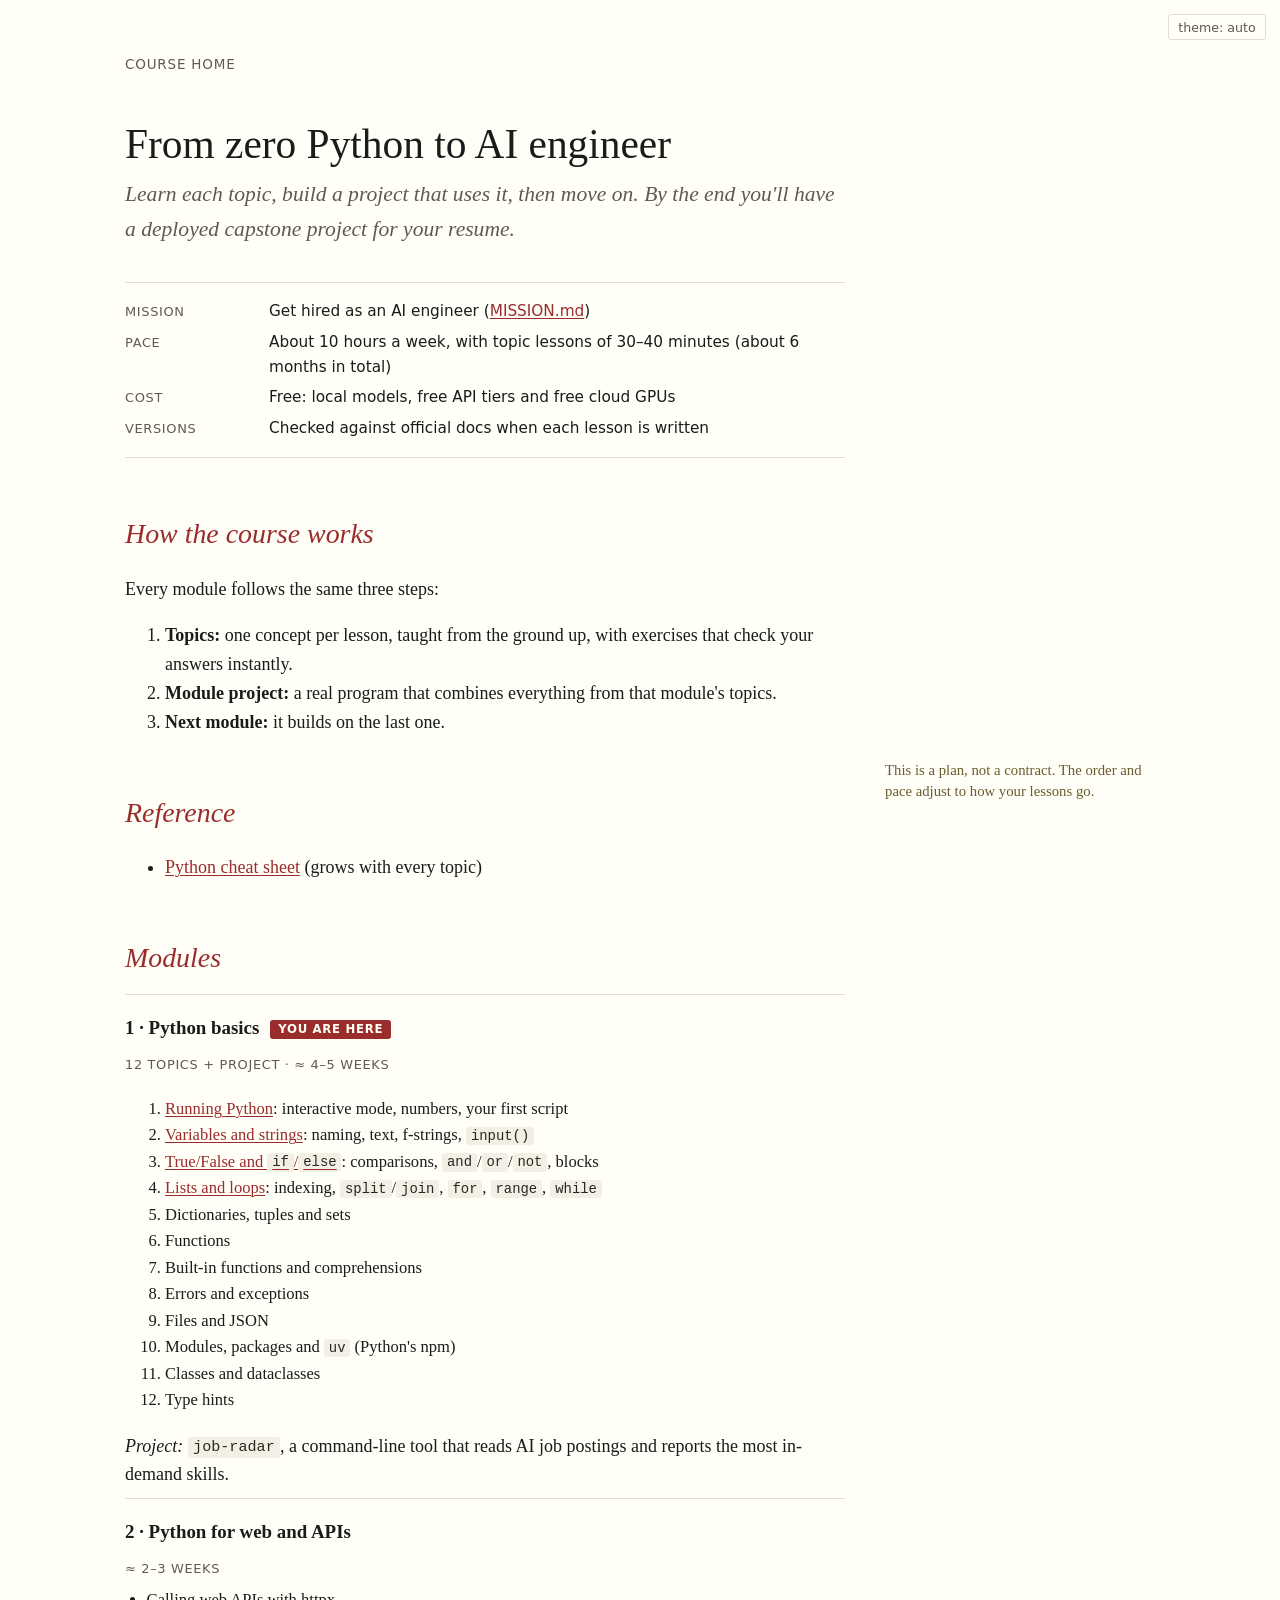
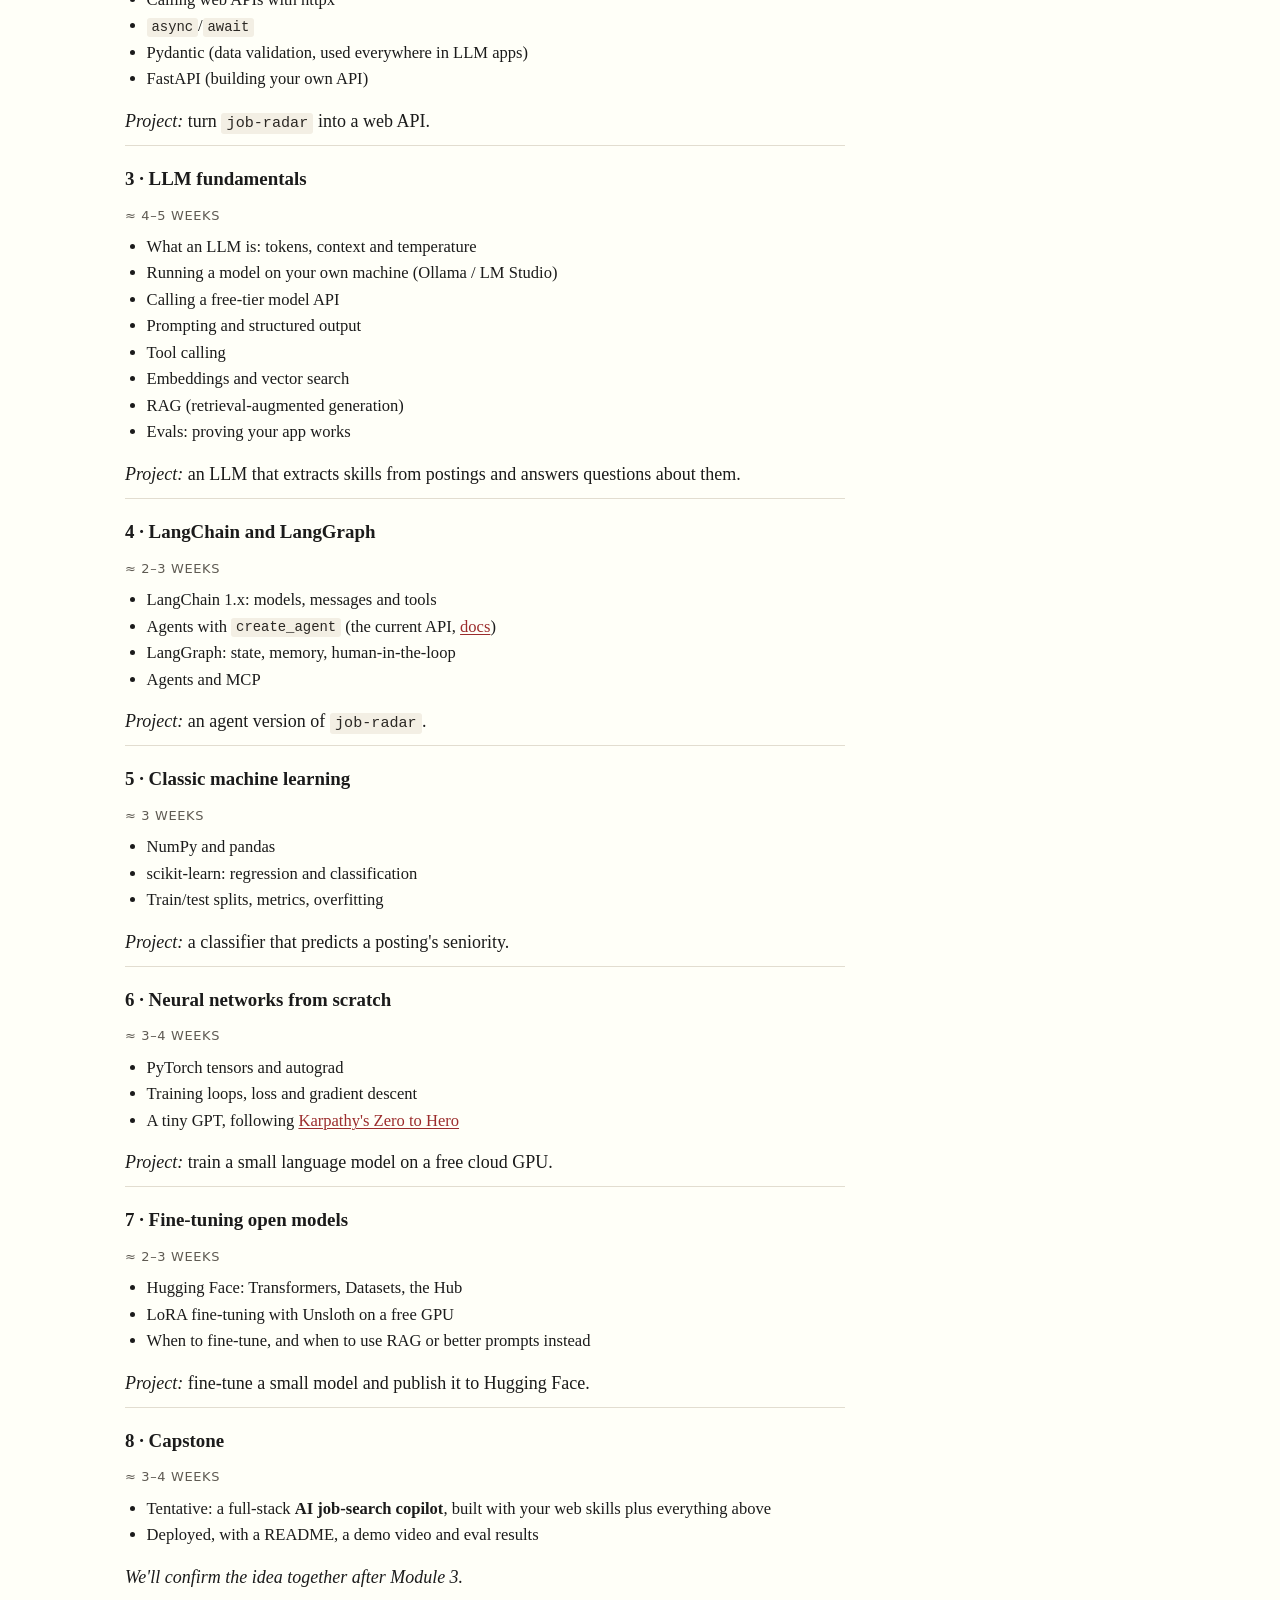
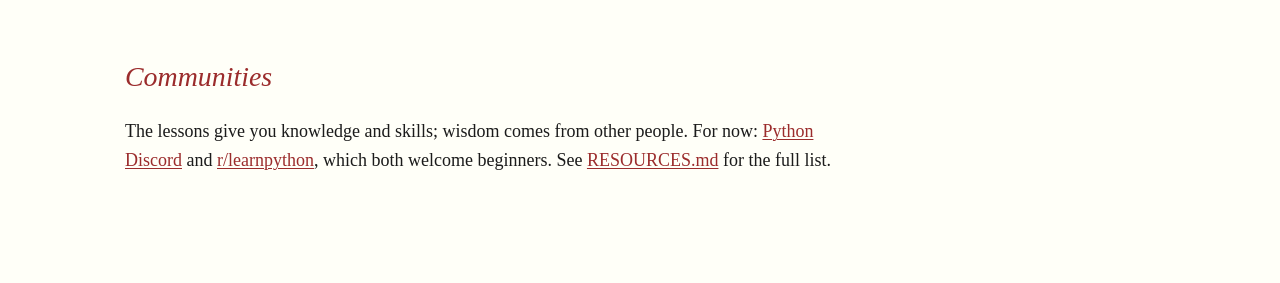
==== ai/index.html @ 6979f12f "first commit" ====
<!doctype html>
<html lang="en">
<head>
<meta charset="utf-8">
<meta name="viewport" content="width=device-width, initial-scale=1">
<title>AI Engineer Course</title>
<link rel="stylesheet" href="assets/course.css">
</head>
<body>
<main class="page">

<nav class="crumbs">Course home</nav>

<h1>From zero Python to AI engineer</h1>
<p class="subtitle">Learn each topic, build a project that uses it, then move on. By the end you'll have a deployed capstone project for your resume.</p>

<dl class="meta">
  <dt>Mission</dt><dd>Get hired as an AI engineer (<a href="MISSION.md">MISSION.md</a>)</dd>
  <dt>Pace</dt><dd>About 10 hours a week, with topic lessons of 30–40 minutes (about 6 months in total)</dd>
  <dt>Cost</dt><dd>Free: local models, free API tiers and free cloud GPUs</dd>
  <dt>Versions</dt><dd>Checked against official docs when each lesson is written</dd>
</dl>

<h2>How the course works</h2>
<p>Every module follows the same three steps:</p>
<ol>
  <li><strong>Topics:</strong> one concept per lesson, taught from the ground up, with exercises that check your answers instantly.</li>
  <li><strong>Module project:</strong> a real program that combines everything from that module's topics.</li>
  <li><strong>Next module:</strong> it builds on the last one.</li>
</ol>
<p class="note">This is a plan, not a contract. The order and pace adjust to how your lessons go.</p>

<h2>Reference</h2>
<ul>
  <li><a href="reference/python-cheatsheet.html">Python cheat sheet</a> (grows with every topic)</li>
</ul>

<h2>Modules</h2>

<div class="phase current">
  <h3>1 · Python basics</h3>
  <span class="when">12 topics + project · ≈ 4–5 weeks</span>
  <ol>
    <li><a href="lessons/0001-running-python.html">Running Python</a>: interactive mode, numbers, your first script</li>
    <li><a href="lessons/0002-variables-and-strings.html">Variables and strings</a>: naming, text, f-strings, <code>input()</code></li>
    <li><a href="lessons/0003-booleans-and-if-else.html">True/False and <code>if</code>/<code>else</code></a>: comparisons, <code>and</code>/<code>or</code>/<code>not</code>, blocks</li>
    <li><a href="lessons/0004-lists-and-loops.html">Lists and loops</a>: indexing, <code>split</code>/<code>join</code>, <code>for</code>, <code>range</code>, <code>while</code></li>
    <li>Dictionaries, tuples and sets</li>
    <li>Functions</li>
    <li>Built-in functions and comprehensions</li>
    <li>Errors and exceptions</li>
    <li>Files and JSON</li>
    <li>Modules, packages and <code>uv</code> (Python's npm)</li>
    <li>Classes and dataclasses</li>
    <li>Type hints</li>
  </ol>
  <em>Project:</em> <code>job-radar</code>, a command-line tool that reads AI job postings and reports the most in-demand skills.
</div>

<div class="phase">
  <h3>2 · Python for web and APIs</h3>
  <span class="when">≈ 2–3 weeks</span>
  <ul>
    <li>Calling web APIs with httpx</li>
    <li><code>async</code>/<code>await</code></li>
    <li>Pydantic (data validation, used everywhere in LLM apps)</li>
    <li>FastAPI (building your own API)</li>
  </ul>
  <em>Project:</em> turn <code>job-radar</code> into a web API.
</div>

<div class="phase">
  <h3>3 · LLM fundamentals</h3>
  <span class="when">≈ 4–5 weeks</span>
  <ul>
    <li>What an LLM is: tokens, context and temperature</li>
    <li>Running a model on your own machine (Ollama / LM Studio)</li>
    <li>Calling a free-tier model API</li>
    <li>Prompting and structured output</li>
    <li>Tool calling</li>
    <li>Embeddings and vector search</li>
    <li>RAG (retrieval-augmented generation)</li>
    <li>Evals: proving your app works</li>
  </ul>
  <em>Project:</em> an LLM that extracts skills from postings and answers questions about them.
</div>

<div class="phase">
  <h3>4 · LangChain and LangGraph</h3>
  <span class="when">≈ 2–3 weeks</span>
  <ul>
    <li>LangChain 1.x: models, messages and tools</li>
    <li>Agents with <code>create_agent</code> (the current API, <a href="https://docs.langchain.com/oss/python/langchain/agents">docs</a>)</li>
    <li>LangGraph: state, memory, human-in-the-loop</li>
    <li>Agents and MCP</li>
  </ul>
  <em>Project:</em> an agent version of <code>job-radar</code>.
</div>

<div class="phase">
  <h3>5 · Classic machine learning</h3>
  <span class="when">≈ 3 weeks</span>
  <ul>
    <li>NumPy and pandas</li>
    <li>scikit-learn: regression and classification</li>
    <li>Train/test splits, metrics, overfitting</li>
  </ul>
  <em>Project:</em> a classifier that predicts a posting's seniority.
</div>

<div class="phase">
  <h3>6 · Neural networks from scratch</h3>
  <span class="when">≈ 3–4 weeks</span>
  <ul>
    <li>PyTorch tensors and autograd</li>
    <li>Training loops, loss and gradient descent</li>
    <li>A tiny GPT, following <a href="https://karpathy.ai/zero-to-hero.html">Karpathy's Zero to Hero</a></li>
  </ul>
  <em>Project:</em> train a small language model on a free cloud GPU.
</div>

<div class="phase">
  <h3>7 · Fine-tuning open models</h3>
  <span class="when">≈ 2–3 weeks</span>
  <ul>
    <li>Hugging Face: Transformers, Datasets, the Hub</li>
    <li>LoRA fine-tuning with Unsloth on a free GPU</li>
    <li>When to fine-tune, and when to use RAG or better prompts instead</li>
  </ul>
  <em>Project:</em> fine-tune a small model and publish it to Hugging Face.
</div>

<div class="phase">
  <h3>8 · Capstone</h3>
  <span class="when">≈ 3–4 weeks</span>
  <ul>
    <li>Tentative: a full-stack <strong>AI job-search copilot</strong>, built with your web skills plus everything above</li>
    <li>Deployed, with a README, a demo video and eval results</li>
  </ul>
  <em>We'll confirm the idea together after Module 3.</em>
</div>

<h2>Communities</h2>
<p>The lessons give you knowledge and skills; wisdom comes from other people. For now: <a href="https://www.pythondiscord.com/">Python Discord</a> and <a href="https://www.reddit.com/r/learnpython/">r/learnpython</a>, which both welcome beginners. See <a href="RESOURCES.md">RESOURCES.md</a> for the full list.</p>

</main>
<script src="assets/components.js"></script>
</body>
</html>
---- ai/assets/course.css ----
/* ==========================================================================
   AI Engineer Course — shared stylesheet
   Every lesson and reference page links this file. Tufte-inspired:
   one readable column, margin notes on wide screens, quiet colour.
   ========================================================================== */

:root {
  --paper: #fffff8;
  --ink: #1b1b1b;
  --muted: #5e5a52;
  --rule: #e2ddd0;
  --accent: #9b2c2c;        /* headings, links */
  --accent-soft: #f6e9e4;
  --code-bg: #f3efe4;
  --code-ink: #2a2723;
  --good: #276749;
  --good-soft: #e3f1e8;
  --bad: #9b2c2c;
  --bad-soft: #f8e5e2;
  --note: #6b5b2e;

  --serif: "Iowan Old Style", "Palatino Linotype", Palatino, "Book Antiqua", Georgia, serif;
  --sans: system-ui, -apple-system, "Segoe UI", Roboto, "Helvetica Neue", sans-serif;
  --mono: ui-monospace, "JetBrains Mono", "Cascadia Code", Menlo, Consolas, monospace;

  --measure: 40rem;
  --margin-note: 15rem;
}

@media (prefers-color-scheme: dark) {
  :root:not([data-theme="light"]) {
    --paper: #16161a;
    --ink: #e6e3dc;
    --muted: #a19d94;
    --rule: #33322e;
    --accent: #e8927c;
    --accent-soft: #2c211f;
    --code-bg: #1f1f24;
    --code-ink: #e2dfd6;
    --good: #7cc79a;
    --good-soft: #1b2a21;
    --bad: #ef9a8a;
    --bad-soft: #2e1d1b;
    --note: #d6c48f;
  }
}
:root[data-theme="dark"] {
  --paper: #16161a;
  --ink: #e6e3dc;
  --muted: #a19d94;
  --rule: #33322e;
  --accent: #e8927c;
  --accent-soft: #2c211f;
  --code-bg: #1f1f24;
  --code-ink: #e2dfd6;
  --good: #7cc79a;
  --good-soft: #1b2a21;
  --bad: #ef9a8a;
  --bad-soft: #2e1d1b;
  --note: #d6c48f;
}

* { box-sizing: border-box; }

html { font-size: 18px; -webkit-text-size-adjust: 100%; }

body {
  margin: 0;
  background: var(--paper);
  color: var(--ink);
  font-family: var(--serif);
  line-height: 1.6;
  font-kerning: normal;
}

.page {
  max-width: calc(var(--measure) + var(--margin-note) + 4rem);
  margin: 0 auto;
  padding: 3rem 16px 5rem;
}
.page > * { max-width: var(--measure); }

/* ---------- Header / breadcrumb ---------- */
.crumbs {
  font-family: var(--sans);
  font-size: 0.75rem;
  letter-spacing: 0.06em;
  text-transform: uppercase;
  color: var(--muted);
  margin-bottom: 2.5rem;
}
.crumbs a { color: var(--muted); }

h1 {
  font-weight: 400;
  font-size: 2.3rem;
  line-height: 1.15;
  margin: 0 0 0.5rem;
}
.subtitle {
  font-style: italic;
  font-size: 1.2rem;
  color: var(--muted);
  margin: 0 0 2rem;
}
h2 {
  font-weight: 400;
  font-style: italic;
  font-size: 1.55rem;
  margin: 3rem 0 0.75rem;
  color: var(--accent);
}
h3 {
  font-weight: 600;
  font-size: 1.05rem;
  margin: 2rem 0 0.5rem;
}

p, li { hyphens: auto; }
a { color: var(--accent); text-underline-offset: 2px; text-decoration-thickness: 1px; }
a:hover { text-decoration-thickness: 2px; }
strong { font-weight: 600; }
hr { border: 0; border-top: 1px solid var(--rule); margin: 3rem 0; }

/* ---------- Lesson meta box (win / time / source) ---------- */
.meta {
  font-family: var(--sans);
  font-size: 0.85rem;
  border-top: 1px solid var(--rule);
  border-bottom: 1px solid var(--rule);
  padding: 0.9rem 0;
  display: grid;
  grid-template-columns: 7rem 1fr;
  gap: 0.35rem 1rem;
}
.meta dt { color: var(--muted); text-transform: uppercase; letter-spacing: 0.05em; font-size: 0.72rem; padding-top: 0.15rem; }
.meta dd { margin: 0; }

/* ---------- Margin notes (sidenotes) ---------- */
.note {
  font-size: 0.82rem;
  line-height: 1.45;
  color: var(--note);
  border-left: 2px solid var(--rule);
  padding-left: 0.8rem;
  margin: 1rem 0;
}
@media (min-width: 1100px) {
  .note {
    float: right;
    clear: right;
    width: var(--margin-note);
    margin: 0.3rem 0 1rem 0;   /* floats into the page's right margin, beside the 40rem column */
    border-left: 0;
    padding-left: 0;
  }
}

/* ---------- Code ---------- */
code, pre, kbd { font-family: var(--mono); font-size: 0.84em; }
:not(pre) > code {
  background: var(--code-bg);
  color: var(--code-ink);
  padding: 0.08em 0.35em;
  border-radius: 3px;
}
pre {
  position: relative;
  background: var(--code-bg);
  color: var(--code-ink);
  padding: 1rem 1.1rem;
  border-radius: 4px;
  overflow-x: auto;
  line-height: 1.5;
  font-size: 0.8rem;
  margin: 1rem 0 1.4rem;
}
pre .c { color: var(--muted); font-style: italic; }  /* comment */
pre .p { color: var(--muted); user-select: none; }    /* shell prompt */
.file-label {
  font-family: var(--mono);
  font-size: 0.72rem;
  color: var(--muted);
  margin: 1.2rem 0 -0.8rem;
}
.copy-btn {
  position: absolute;
  top: 0.4rem;
  right: 0.4rem;
  font-family: var(--sans);
  font-size: 0.68rem;
  padding: 0.2rem 0.5rem;
  border: 1px solid var(--rule);
  background: var(--paper);
  color: var(--muted);
  border-radius: 3px;
  cursor: pointer;
  opacity: 0.8;
}
.copy-btn:hover { opacity: 1; color: var(--ink); }

/* ---------- Tables (e.g. JS → Python maps) ---------- */
table {
  border-collapse: collapse;
  width: 100%;
  font-size: 0.85rem;
  margin: 1rem 0 1.5rem;
}
th {
  text-align: left;
  font-family: var(--sans);
  font-weight: 600;
  font-size: 0.72rem;
  text-transform: uppercase;
  letter-spacing: 0.05em;
  color: var(--muted);
  border-bottom: 1px solid var(--ink);
  padding: 0.4rem 0.6rem 0.4rem 0;
}
td {
  border-bottom: 1px solid var(--rule);
  padding: 0.45rem 0.6rem 0.45rem 0;
  vertical-align: top;
}
.table-wrap { overflow-x: auto; }

/* ---------- Callouts ---------- */
.callout {
  background: var(--accent-soft);
  border-left: 3px solid var(--accent);
  padding: 0.8rem 1rem;
  margin: 1.5rem 0;
  font-size: 0.95rem;
}
.callout > :first-child { margin-top: 0; }
.callout > :last-child { margin-bottom: 0; }
.callout .label {
  font-family: var(--sans);
  font-size: 0.7rem;
  text-transform: uppercase;
  letter-spacing: 0.08em;
  color: var(--accent);
  display: block;
  margin-bottom: 0.3rem;
}

/* ---------- Steps checklist (components.js persists ticks) ---------- */
ol.steps { list-style: none; padding: 0; counter-reset: step; }
ol.steps > li {
  counter-increment: step;
  position: relative;
  padding: 0.2rem 0 0.8rem 2.6rem;
  border-left: 1px solid var(--rule);
  margin-left: 0.9rem;
}
ol.steps > li::before {
  content: counter(step);
  position: absolute;
  left: -0.9rem;
  top: 0.1rem;
  width: 1.8rem;
  height: 1.8rem;
  border-radius: 50%;
  background: var(--paper);
  border: 1px solid var(--rule);
  font-family: var(--sans);
  font-size: 0.8rem;
  display: grid;
  place-items: center;
}
ol.steps > li.done::before { content: "✓"; background: var(--good-soft); color: var(--good); border-color: var(--good); }
ol.steps .tick {
  font-family: var(--sans);
  font-size: 0.75rem;
  color: var(--muted);
  display: flex;
  width: max-content;
  margin-top: 0.4rem;
  align-items: center;
  gap: 0.35rem;
  cursor: pointer;
}

/* ---------- Quiz (multiple choice) ---------- */
.quiz {
  border: 1px solid var(--rule);
  border-radius: 6px;
  padding: 1rem 1.1rem;
  margin: 1.4rem 0;
}
.quiz .q { margin: 0 0 0.8rem; }
.quiz .options { display: grid; gap: 0.45rem; }
.quiz button.opt {
  text-align: left;
  font: inherit;
  font-family: var(--mono);
  font-size: 0.82rem;
  color: var(--ink);
  background: var(--paper);
  border: 1px solid var(--rule);
  border-radius: 4px;
  padding: 0.55rem 0.8rem;
  cursor: pointer;
}
.quiz button.opt:hover:not(:disabled) { border-color: var(--muted); }
.quiz button.opt.correct { background: var(--good-soft); border-color: var(--good); }
.quiz button.opt.wrong { background: var(--bad-soft); border-color: var(--bad); text-decoration: line-through; }
.quiz button.opt:disabled { cursor: default; }
.feedback {
  font-size: 0.9rem;
  margin: 0.8rem 0 0;
  padding-top: 0.7rem;
  border-top: 1px dashed var(--rule);
}
.feedback .verdict { font-family: var(--sans); font-weight: 600; font-size: 0.8rem; }
.feedback .verdict.good { color: var(--good); }
.feedback .verdict.bad { color: var(--bad); }

/* ---------- Predict-the-output (typed answer) ---------- */
.predict pre { margin-bottom: 0.8rem; }
.predict .row { display: flex; gap: 0.5rem; flex-wrap: wrap; }
.predict input {
  flex: 1 1 12rem;
  font-family: var(--mono);
  font-size: 0.85rem;
  padding: 0.5rem 0.7rem;
  border: 1px solid var(--rule);
  border-radius: 4px;
  background: var(--paper);
  color: var(--ink);
}
.btn {
  font-family: var(--sans);
  font-size: 0.8rem;
  padding: 0.5rem 0.9rem;
  border: 1px solid var(--ink);
  background: var(--ink);
  color: var(--paper);
  border-radius: 4px;
  cursor: pointer;
}
.btn.ghost { background: transparent; color: var(--ink); border-color: var(--rule); }

/* ---------- Recall cards (native <details>) ---------- */
details.recall {
  border: 1px solid var(--rule);
  border-radius: 6px;
  padding: 0.7rem 1rem;
  margin: 0.6rem 0;
}
details.recall summary {
  cursor: pointer;
  list-style: none;
}
details.recall summary::-webkit-details-marker { display: none; }
details.recall summary::after {
  content: "Try to answer out loud, then reveal";
  display: block;
  font-family: var(--sans);
  font-size: 0.7rem;
  color: var(--muted);
  margin-top: 0.2rem;
}
details.recall[open] summary::after { content: "Answer"; }
details.recall > :not(summary) { margin: 0.6rem 0 0; }

/* ---------- Score + footer ---------- */
.score {
  font-family: var(--sans);
  font-size: 0.85rem;
  color: var(--muted);
}
.next {
  display: flex;
  justify-content: space-between;
  gap: 1rem;
  font-family: var(--sans);
  font-size: 0.85rem;
  border-top: 1px solid var(--rule);
  padding-top: 1rem;
  margin-top: 3rem;
}
.ask {
  font-size: 0.95rem;
  background: var(--code-bg);
  padding: 0.9rem 1rem;
  border-radius: 6px;
  margin: 2rem 0;
}

/* ---------- Course index (roadmap) ---------- */
.phase { border-top: 1px solid var(--rule); padding: 1rem 0 0.5rem; }
.phase h3 { margin: 0 0 0.3rem; }
.phase .when { font-family: var(--sans); font-size: 0.72rem; color: var(--muted); text-transform: uppercase; letter-spacing: 0.05em; }
.phase.current h3::after {
  content: "you are here";
  font-family: var(--sans);
  font-size: 0.65rem;
  font-weight: 600;
  text-transform: uppercase;
  letter-spacing: 0.06em;
  color: var(--paper);
  background: var(--accent);
  padding: 0.12rem 0.45rem;
  border-radius: 3px;
  margin-left: 0.6rem;
  vertical-align: middle;
}
.phase ul { margin: 0.3rem 0 0.8rem; padding-left: 1.2rem; }
.phase li { font-size: 0.92rem; }

/* ---------- Theme toggle ---------- */
.theme-toggle {
  position: fixed;
  top: 0.8rem;
  right: 0.8rem;
  font-family: var(--sans);
  font-size: 0.7rem;
  border: 1px solid var(--rule);
  background: var(--paper);
  color: var(--muted);
  border-radius: 3px;
  padding: 0.25rem 0.5rem;
  cursor: pointer;
}

/* ---------- Print ---------- */
@media print {
  :root { --paper: #fff; --ink: #000; }
  html { font-size: 11pt; }
  .page { padding: 0; max-width: none; }
  .page > * { max-width: none; }
  .copy-btn, .theme-toggle, .quiz .options, .predict .row, .next, .score { display: none !important; }
  .note { float: none; width: auto; margin: 0.5rem 0; }
  details.recall > :not(summary) { display: block; }
  pre { white-space: pre-wrap; border: 1px solid #ccc; }
  a { color: inherit; }
  h2, h3 { break-after: avoid; }
  pre, table, .quiz { break-inside: avoid; }
}

@media (max-width: 600px) {
  html { font-size: 17px; }
  h1 { font-size: 1.9rem; }
  .meta { grid-template-columns: 1fr; }
  .meta dt { padding-top: 0.5rem; }
}
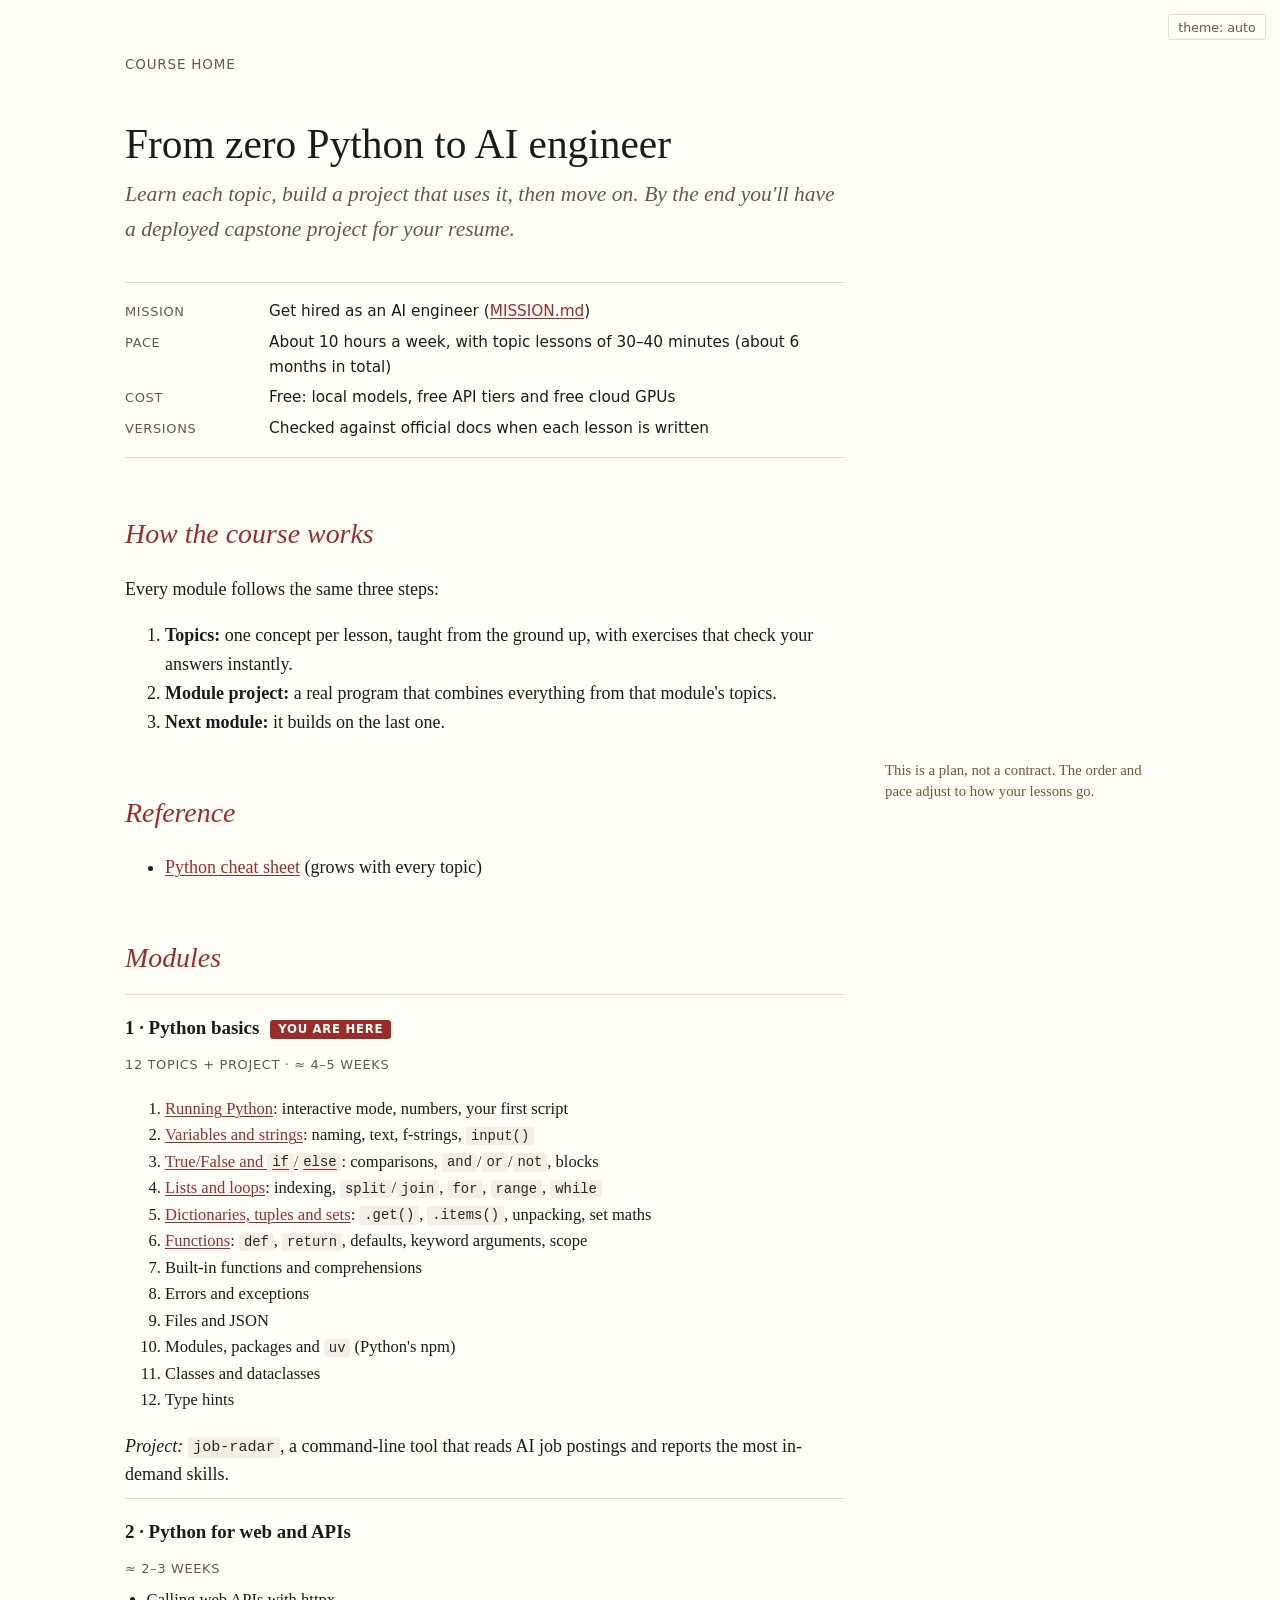
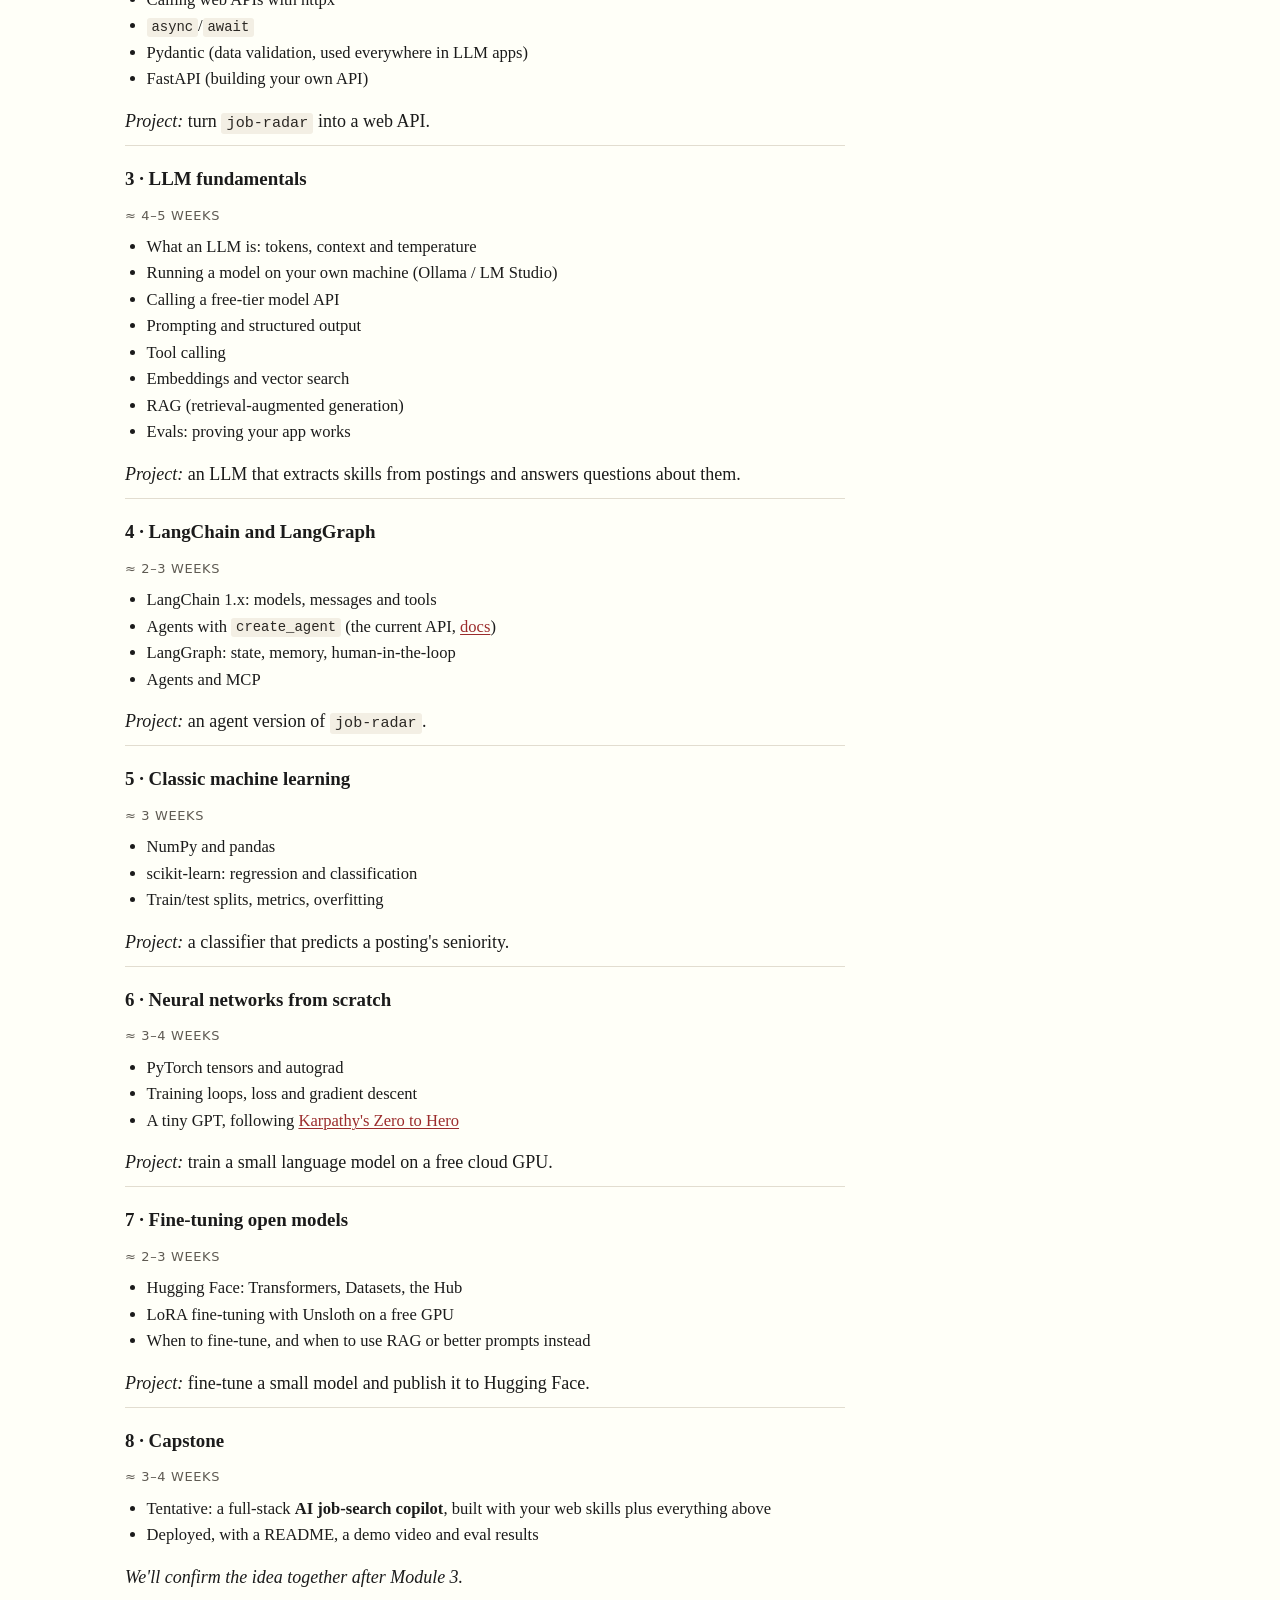
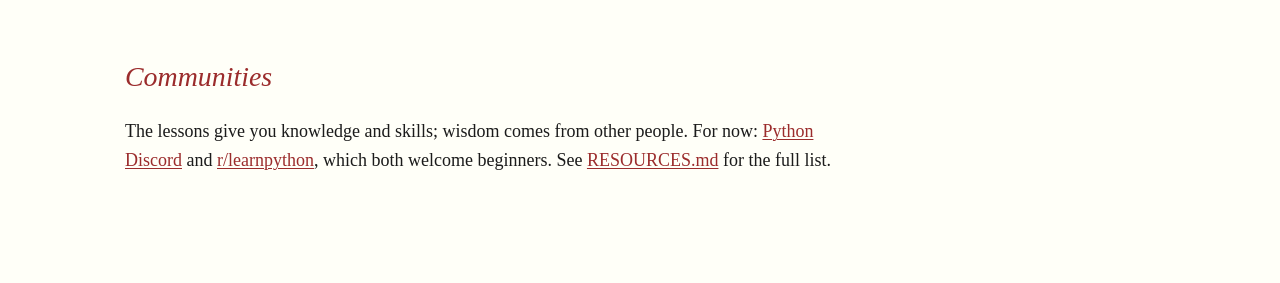
==== commit 87461829: "Add Topics 4-6 lessons, practice files and learning records Adds lessons 5-6, practice files v4-v6 (" ====
--- a/ai/index.html
+++ b/ai/index.html
@@ -45,8 +45,8 @@
     <li><a href="lessons/0002-variables-and-strings.html">Variables and strings</a>: naming, text, f-strings, <code>input()</code></li>
     <li><a href="lessons/0003-booleans-and-if-else.html">True/False and <code>if</code>/<code>else</code></a>: comparisons, <code>and</code>/<code>or</code>/<code>not</code>, blocks</li>
     <li><a href="lessons/0004-lists-and-loops.html">Lists and loops</a>: indexing, <code>split</code>/<code>join</code>, <code>for</code>, <code>range</code>, <code>while</code></li>
-    <li>Dictionaries, tuples and sets</li>
-    <li>Functions</li>
+    <li><a href="lessons/0005-dicts-tuples-and-sets.html">Dictionaries, tuples and sets</a>: <code>.get()</code>, <code>.items()</code>, unpacking, set maths</li>
+    <li><a href="lessons/0006-functions.html">Functions</a>: <code>def</code>, <code>return</code>, defaults, keyword arguments, scope</li>
     <li>Built-in functions and comprehensions</li>
     <li>Errors and exceptions</li>
     <li>Files and JSON</li>
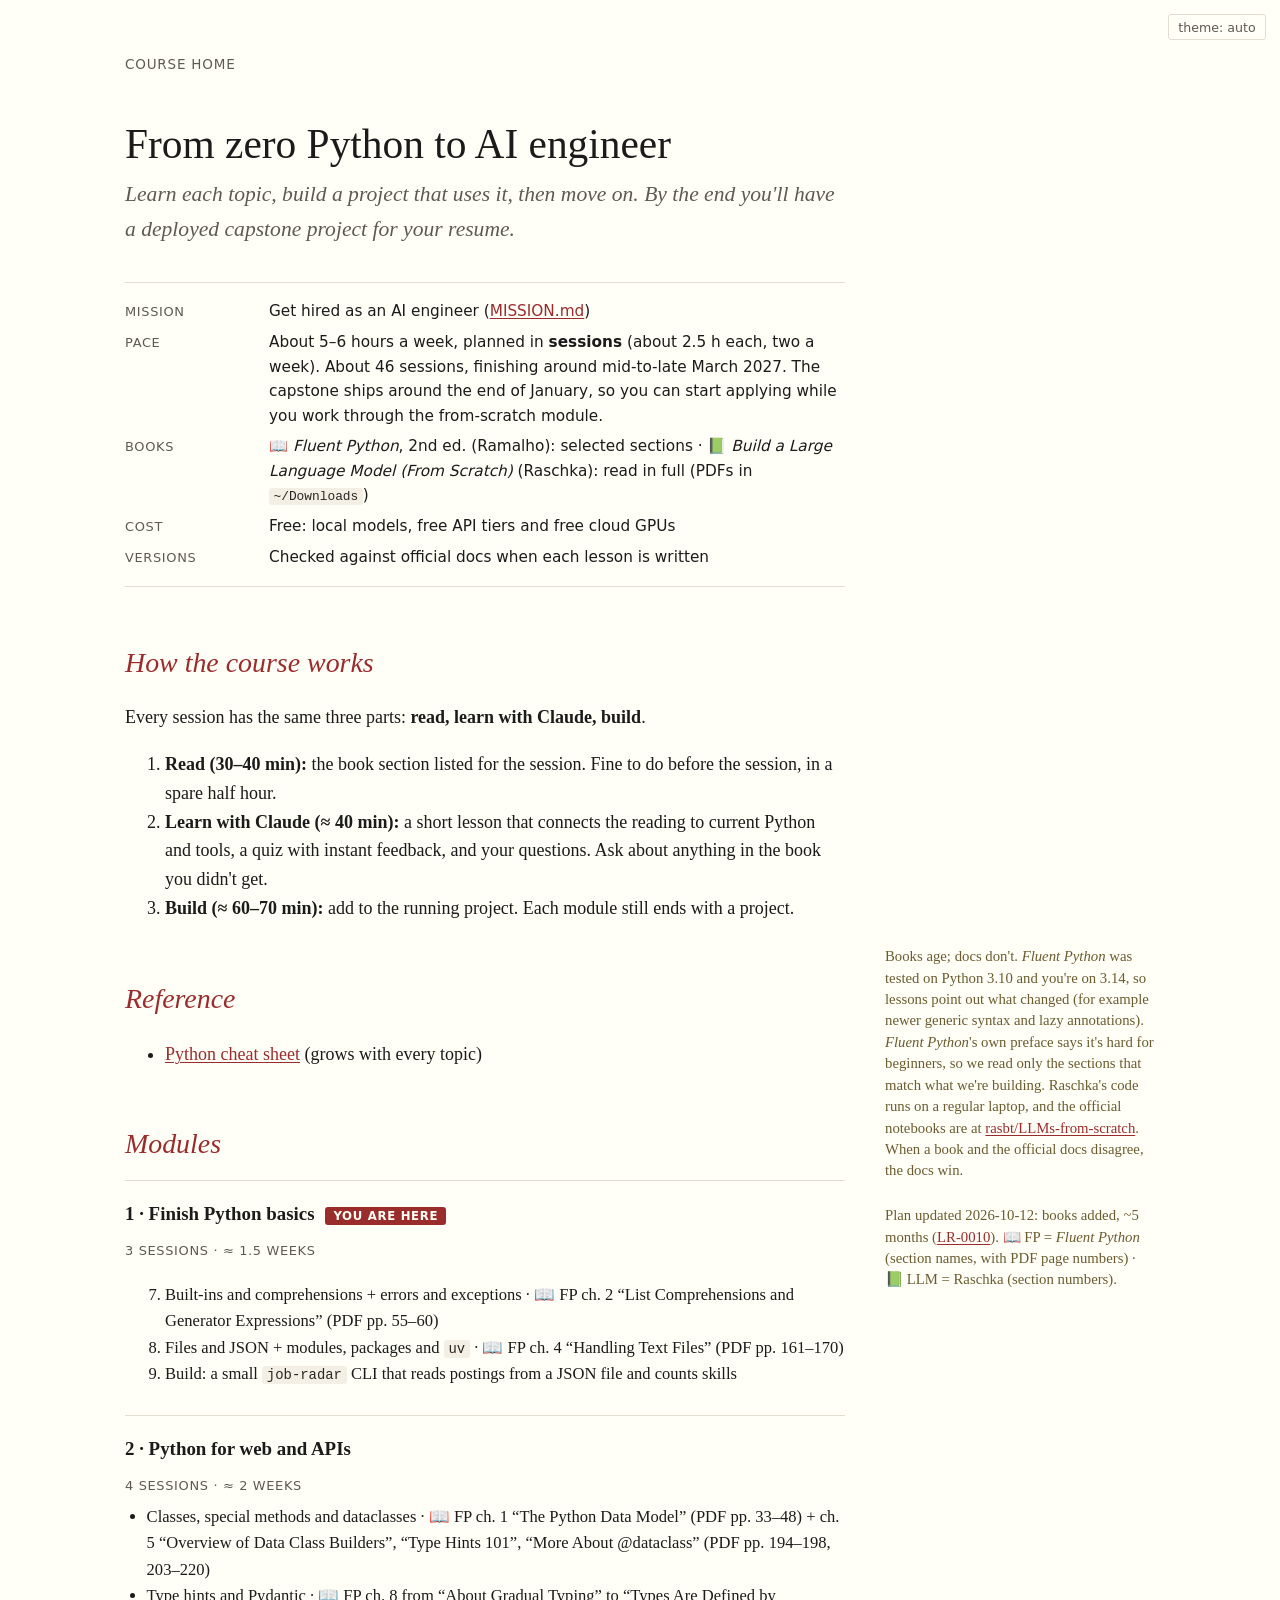
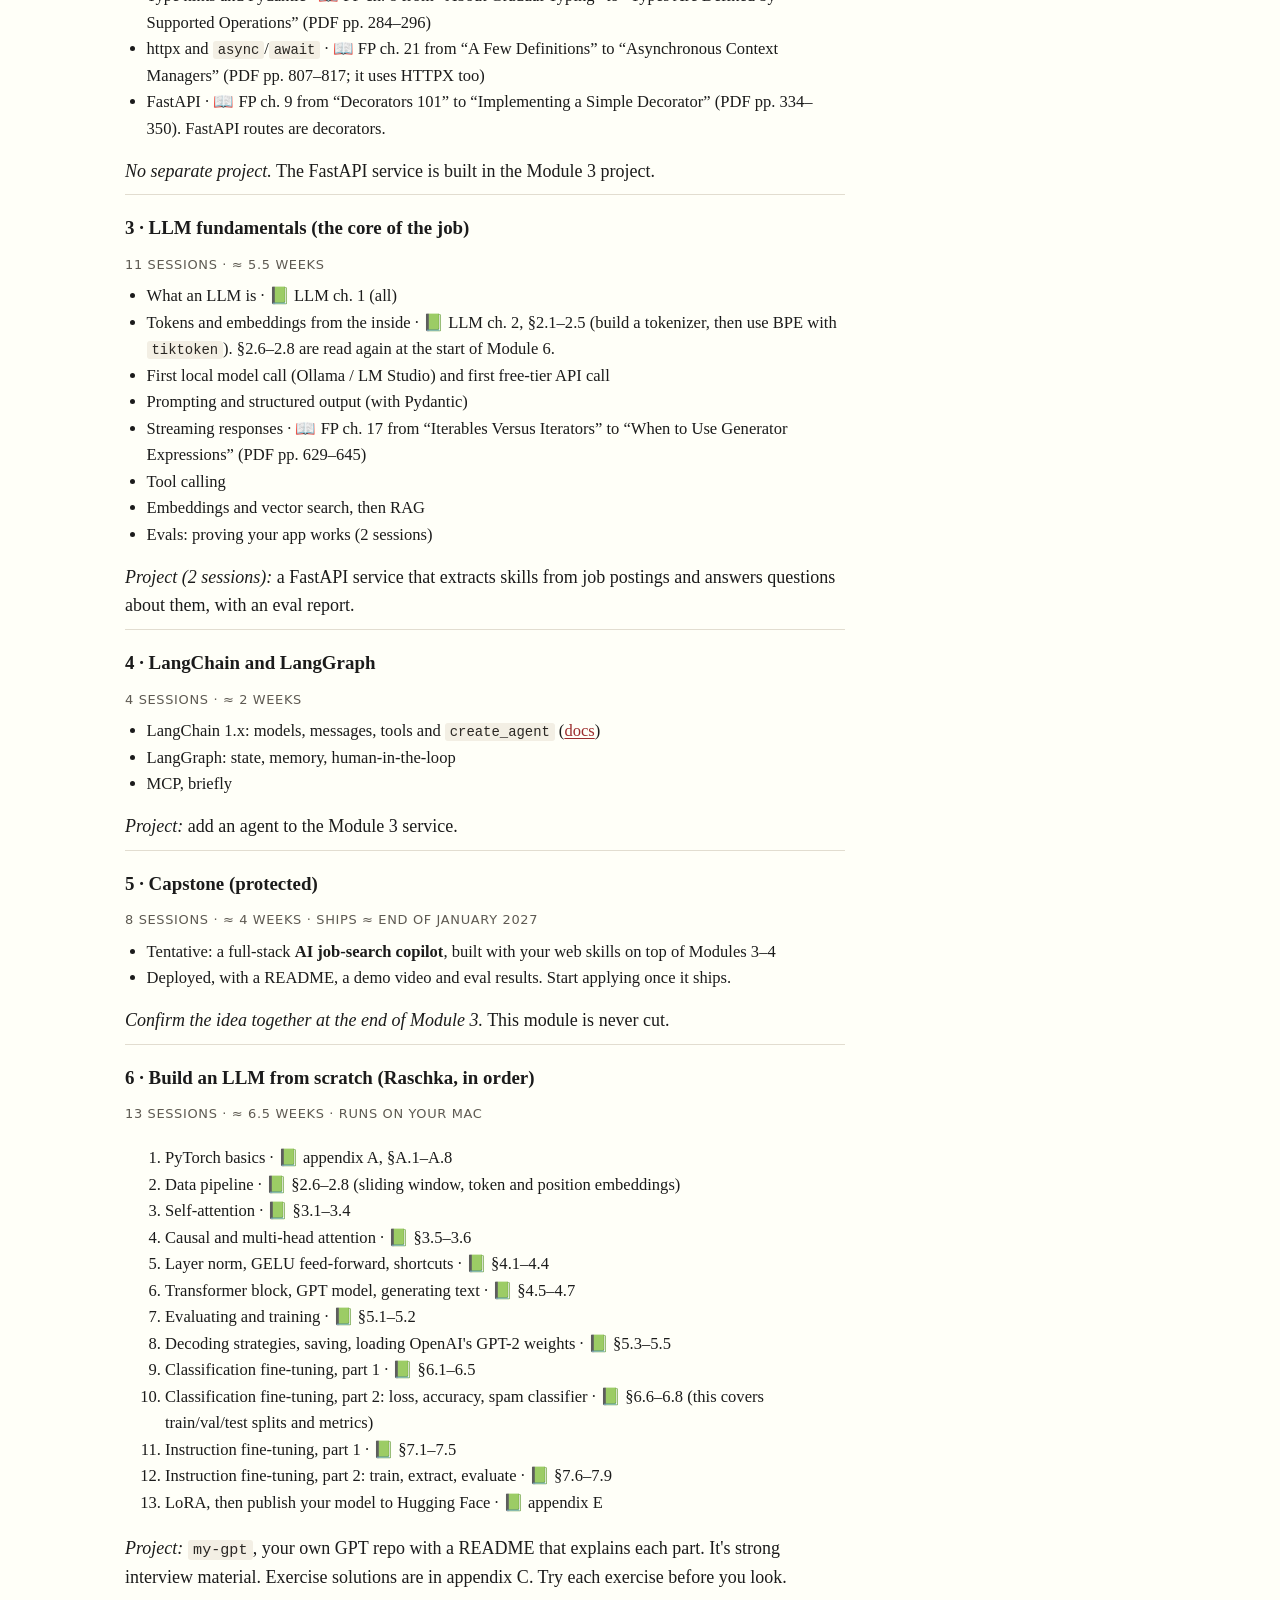
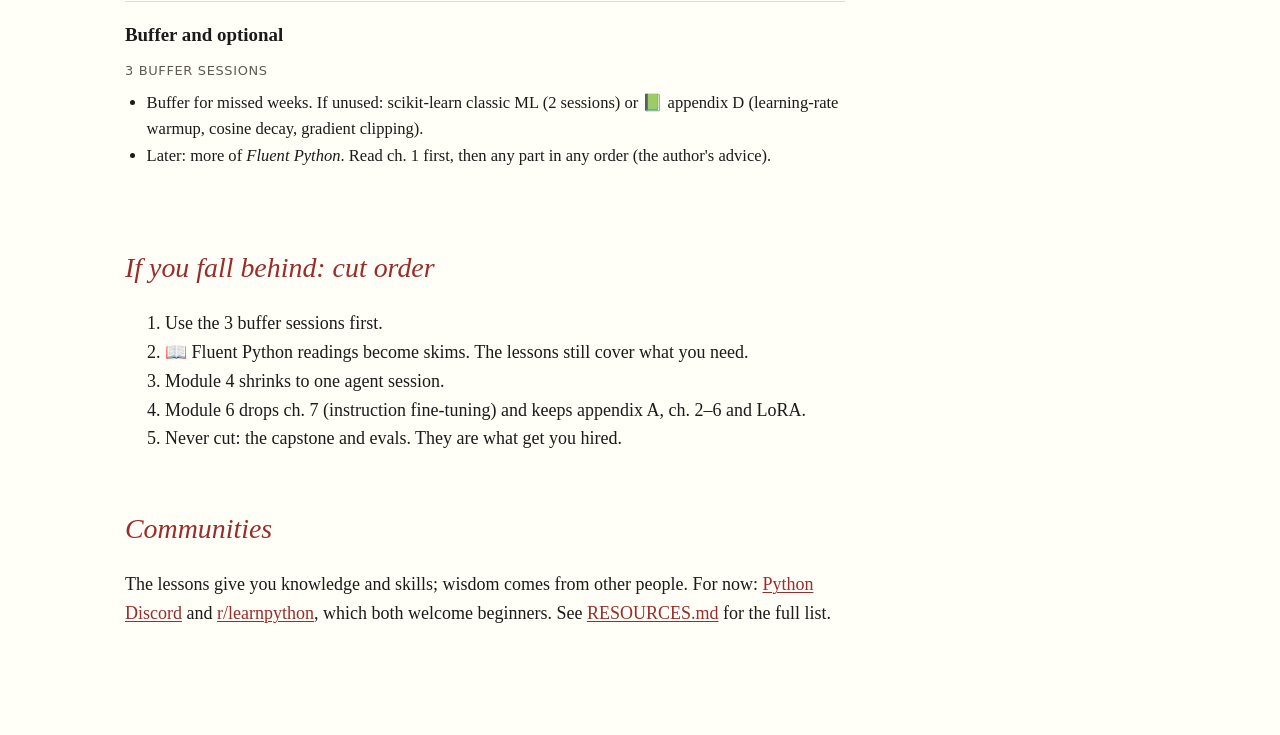
==== commit 34cd7ea6: "Fast-track plan with books, single plan record, CLAUDE.md - Replan to 5-6 h/week over ~5 months (~46" ====
--- a/ai/index.html
+++ b/ai/index.html
@@ -16,19 +16,20 @@
 
 <dl class="meta">
   <dt>Mission</dt><dd>Get hired as an AI engineer (<a href="MISSION.md">MISSION.md</a>)</dd>
-  <dt>Pace</dt><dd>About 10 hours a week, with topic lessons of 30–40 minutes (about 6 months in total)</dd>
+  <dt>Pace</dt><dd>About 5–6 hours a week, planned in <strong>sessions</strong> (about 2.5 h each, two a week). About 46 sessions, finishing around mid-to-late March 2027. The capstone ships around the end of January, so you can start applying while you work through the from-scratch module.</dd>
+  <dt>Books</dt><dd>📖 <em>Fluent Python</em>, 2nd ed. (Ramalho): selected sections · 📗 <em>Build a Large Language Model (From Scratch)</em> (Raschka): read in full (PDFs in <code>~/Downloads</code>)</dd>
   <dt>Cost</dt><dd>Free: local models, free API tiers and free cloud GPUs</dd>
   <dt>Versions</dt><dd>Checked against official docs when each lesson is written</dd>
 </dl>
 
 <h2>How the course works</h2>
-<p>Every module follows the same three steps:</p>
+<p>Every session has the same three parts: <strong>read, learn with Claude, build</strong>.</p>
 <ol>
-  <li><strong>Topics:</strong> one concept per lesson, taught from the ground up, with exercises that check your answers instantly.</li>
-  <li><strong>Module project:</strong> a real program that combines everything from that module's topics.</li>
-  <li><strong>Next module:</strong> it builds on the last one.</li>
+  <li><strong>Read (30–40 min):</strong> the book section listed for the session. Fine to do before the session, in a spare half hour.</li>
+  <li><strong>Learn with Claude (≈ 40 min):</strong> a short lesson that connects the reading to current Python and tools, a quiz with instant feedback, and your questions. Ask about anything in the book you didn't get.</li>
+  <li><strong>Build (≈ 60–70 min):</strong> add to the running project. Each module still ends with a project.</li>
 </ol>
-<p class="note">This is a plan, not a contract. The order and pace adjust to how your lessons go.</p>
+<p class="note">Books age; docs don't. <em>Fluent Python</em> was tested on Python 3.10 and you're on 3.14, so lessons point out what changed (for example newer generic syntax and lazy annotations). <em>Fluent Python</em>'s own preface says it's hard for beginners, so we read only the sections that match what we're building. Raschka's code runs on a regular laptop, and the official notebooks are at <a href="https://github.com/rasbt/LLMs-from-scratch">rasbt/LLMs-from-scratch</a>. When a book and the official docs disagree, the docs win.</p>
 
 <h2>Reference</h2>
 <ul>
@@ -36,109 +37,105 @@
 </ul>
 
 <h2>Modules</h2>
+<p class="note">Plan updated 2026-10-12: books added, ~5 months (<a href="learning-records/0010-current-plan-books-ai-projects-5-months.md">LR-0010</a>). 📖 FP = <em>Fluent Python</em> (section names, with PDF page numbers) · 📗 LLM = Raschka (section numbers).</p>
 
 <div class="phase current">
-  <h3>1 · Python basics</h3>
-  <span class="when">12 topics + project · ≈ 4–5 weeks</span>
-  <ol>
-    <li><a href="lessons/0001-running-python.html">Running Python</a>: interactive mode, numbers, your first script</li>
-    <li><a href="lessons/0002-variables-and-strings.html">Variables and strings</a>: naming, text, f-strings, <code>input()</code></li>
-    <li><a href="lessons/0003-booleans-and-if-else.html">True/False and <code>if</code>/<code>else</code></a>: comparisons, <code>and</code>/<code>or</code>/<code>not</code>, blocks</li>
-    <li><a href="lessons/0004-lists-and-loops.html">Lists and loops</a>: indexing, <code>split</code>/<code>join</code>, <code>for</code>, <code>range</code>, <code>while</code></li>
-    <li><a href="lessons/0005-dicts-tuples-and-sets.html">Dictionaries, tuples and sets</a>: <code>.get()</code>, <code>.items()</code>, unpacking, set maths</li>
-    <li><a href="lessons/0006-functions.html">Functions</a>: <code>def</code>, <code>return</code>, defaults, keyword arguments, scope</li>
-    <li>Built-in functions and comprehensions</li>
-    <li>Errors and exceptions</li>
-    <li>Files and JSON</li>
-    <li>Modules, packages and <code>uv</code> (Python's npm)</li>
-    <li>Classes and dataclasses</li>
-    <li>Type hints</li>
+  <h3>1 · Finish Python basics</h3>
+  <span class="when">3 sessions · ≈ 1.5 weeks</span>
+  <ol start="7">
+    <li>Built-ins and comprehensions + errors and exceptions · 📖 FP ch. 2 “List Comprehensions and Generator Expressions” (PDF pp. 55–60)</li>
+    <li>Files and JSON + modules, packages and <code>uv</code> · 📖 FP ch. 4 “Handling Text Files” (PDF pp. 161–170)</li>
+    <li>Build: a small <code>job-radar</code> CLI that reads postings from a JSON file and counts skills</li>
   </ol>
-  <em>Project:</em> <code>job-radar</code>, a command-line tool that reads AI job postings and reports the most in-demand skills.
 </div>
 
 <div class="phase">
   <h3>2 · Python for web and APIs</h3>
-  <span class="when">≈ 2–3 weeks</span>
+  <span class="when">4 sessions · ≈ 2 weeks</span>
   <ul>
-    <li>Calling web APIs with httpx</li>
-    <li><code>async</code>/<code>await</code></li>
-    <li>Pydantic (data validation, used everywhere in LLM apps)</li>
-    <li>FastAPI (building your own API)</li>
+    <li>Classes, special methods and dataclasses · 📖 FP ch. 1 “The Python Data Model” (PDF pp. 33–48) + ch. 5 “Overview of Data Class Builders”, “Type Hints 101”, “More About @dataclass” (PDF pp. 194–198, 203–220)</li>
+    <li>Type hints and Pydantic · 📖 FP ch. 8 from “About Gradual Typing” to “Types Are Defined by Supported Operations” (PDF pp. 284–296)</li>
+    <li>httpx and <code>async</code>/<code>await</code> · 📖 FP ch. 21 from “A Few Definitions” to “Asynchronous Context Managers” (PDF pp. 807–817; it uses HTTPX too)</li>
+    <li>FastAPI · 📖 FP ch. 9 from “Decorators 101” to “Implementing a Simple Decorator” (PDF pp. 334–350). FastAPI routes are decorators.</li>
   </ul>
-  <em>Project:</em> turn <code>job-radar</code> into a web API.
+  <em>No separate project.</em> The FastAPI service is built in the Module 3 project.
 </div>
 
 <div class="phase">
-  <h3>3 · LLM fundamentals</h3>
-  <span class="when">≈ 4–5 weeks</span>
+  <h3>3 · LLM fundamentals (the core of the job)</h3>
+  <span class="when">11 sessions · ≈ 5.5 weeks</span>
   <ul>
-    <li>What an LLM is: tokens, context and temperature</li>
-    <li>Running a model on your own machine (Ollama / LM Studio)</li>
-    <li>Calling a free-tier model API</li>
-    <li>Prompting and structured output</li>
+    <li>What an LLM is · 📗 LLM ch. 1 (all)</li>
+    <li>Tokens and embeddings from the inside · 📗 LLM ch. 2, §2.1–2.5 (build a tokenizer, then use BPE with <code>tiktoken</code>). §2.6–2.8 are read again at the start of Module 6.</li>
+    <li>First local model call (Ollama / LM Studio) and first free-tier API call</li>
+    <li>Prompting and structured output (with Pydantic)</li>
+    <li>Streaming responses · 📖 FP ch. 17 from “Iterables Versus Iterators” to “When to Use Generator Expressions” (PDF pp. 629–645)</li>
     <li>Tool calling</li>
-    <li>Embeddings and vector search</li>
-    <li>RAG (retrieval-augmented generation)</li>
-    <li>Evals: proving your app works</li>
+    <li>Embeddings and vector search, then RAG</li>
+    <li>Evals: proving your app works (2 sessions)</li>
   </ul>
-  <em>Project:</em> an LLM that extracts skills from postings and answers questions about them.
+  <em>Project (2 sessions):</em> a FastAPI service that extracts skills from job postings and answers questions about them, with an eval report.
 </div>
 
 <div class="phase">
   <h3>4 · LangChain and LangGraph</h3>
-  <span class="when">≈ 2–3 weeks</span>
+  <span class="when">4 sessions · ≈ 2 weeks</span>
   <ul>
-    <li>LangChain 1.x: models, messages and tools</li>
-    <li>Agents with <code>create_agent</code> (the current API, <a href="https://docs.langchain.com/oss/python/langchain/agents">docs</a>)</li>
+    <li>LangChain 1.x: models, messages, tools and <code>create_agent</code> (<a href="https://docs.langchain.com/oss/python/langchain/agents">docs</a>)</li>
     <li>LangGraph: state, memory, human-in-the-loop</li>
-    <li>Agents and MCP</li>
+    <li>MCP, briefly</li>
   </ul>
-  <em>Project:</em> an agent version of <code>job-radar</code>.
+  <em>Project:</em> add an agent to the Module 3 service.
 </div>
 
 <div class="phase">
-  <h3>5 · Classic machine learning</h3>
-  <span class="when">≈ 3 weeks</span>
+  <h3>5 · Capstone (protected)</h3>
+  <span class="when">8 sessions · ≈ 4 weeks · ships ≈ end of January 2027</span>
   <ul>
-    <li>NumPy and pandas</li>
-    <li>scikit-learn: regression and classification</li>
-    <li>Train/test splits, metrics, overfitting</li>
+    <li>Tentative: a full-stack <strong>AI job-search copilot</strong>, built with your web skills on top of Modules 3–4</li>
+    <li>Deployed, with a README, a demo video and eval results. Start applying once it ships.</li>
   </ul>
-  <em>Project:</em> a classifier that predicts a posting's seniority.
+  <em>Confirm the idea together at the end of Module 3.</em> This module is never cut.
 </div>
 
 <div class="phase">
-  <h3>6 · Neural networks from scratch</h3>
-  <span class="when">≈ 3–4 weeks</span>
-  <ul>
-    <li>PyTorch tensors and autograd</li>
-    <li>Training loops, loss and gradient descent</li>
-    <li>A tiny GPT, following <a href="https://karpathy.ai/zero-to-hero.html">Karpathy's Zero to Hero</a></li>
-  </ul>
-  <em>Project:</em> train a small language model on a free cloud GPU.
+  <h3>6 · Build an LLM from scratch (Raschka, in order)</h3>
+  <span class="when">13 sessions · ≈ 6.5 weeks · runs on your Mac</span>
+  <ol>
+    <li>PyTorch basics · 📗 appendix A, §A.1–A.8</li>
+    <li>Data pipeline · 📗 §2.6–2.8 (sliding window, token and position embeddings)</li>
+    <li>Self-attention · 📗 §3.1–3.4</li>
+    <li>Causal and multi-head attention · 📗 §3.5–3.6</li>
+    <li>Layer norm, GELU feed-forward, shortcuts · 📗 §4.1–4.4</li>
+    <li>Transformer block, GPT model, generating text · 📗 §4.5–4.7</li>
+    <li>Evaluating and training · 📗 §5.1–5.2</li>
+    <li>Decoding strategies, saving, loading OpenAI's GPT-2 weights · 📗 §5.3–5.5</li>
+    <li>Classification fine-tuning, part 1 · 📗 §6.1–6.5</li>
+    <li>Classification fine-tuning, part 2: loss, accuracy, spam classifier · 📗 §6.6–6.8 (this covers train/val/test splits and metrics)</li>
+    <li>Instruction fine-tuning, part 1 · 📗 §7.1–7.5</li>
+    <li>Instruction fine-tuning, part 2: train, extract, evaluate · 📗 §7.6–7.9</li>
+    <li>LoRA, then publish your model to Hugging Face · 📗 appendix E</li>
+  </ol>
+  <em>Project:</em> <code>my-gpt</code>, your own GPT repo with a README that explains each part. It's strong interview material. Exercise solutions are in appendix C. Try each exercise before you look.
 </div>
 
 <div class="phase">
-  <h3>7 · Fine-tuning open models</h3>
-  <span class="when">≈ 2–3 weeks</span>
+  <h3>Buffer and optional</h3>
+  <span class="when">3 buffer sessions</span>
   <ul>
-    <li>Hugging Face: Transformers, Datasets, the Hub</li>
-    <li>LoRA fine-tuning with Unsloth on a free GPU</li>
-    <li>When to fine-tune, and when to use RAG or better prompts instead</li>
+    <li>Buffer for missed weeks. If unused: scikit-learn classic ML (2 sessions) or 📗 appendix D (learning-rate warmup, cosine decay, gradient clipping).</li>
+    <li>Later: more of <em>Fluent Python</em>. Read ch. 1 first, then any part in any order (the author's advice).</li>
   </ul>
-  <em>Project:</em> fine-tune a small model and publish it to Hugging Face.
 </div>
 
-<div class="phase">
-  <h3>8 · Capstone</h3>
-  <span class="when">≈ 3–4 weeks</span>
-  <ul>
-    <li>Tentative: a full-stack <strong>AI job-search copilot</strong>, built with your web skills plus everything above</li>
-    <li>Deployed, with a README, a demo video and eval results</li>
-  </ul>
-  <em>We'll confirm the idea together after Module 3.</em>
-</div>
+<h2>If you fall behind: cut order</h2>
+<ol>
+  <li>Use the 3 buffer sessions first.</li>
+  <li>📖 Fluent Python readings become skims. The lessons still cover what you need.</li>
+  <li>Module 4 shrinks to one agent session.</li>
+  <li>Module 6 drops ch. 7 (instruction fine-tuning) and keeps appendix A, ch. 2–6 and LoRA.</li>
+  <li>Never cut: the capstone and evals. They are what get you hired.</li>
+</ol>
 
 <h2>Communities</h2>
 <p>The lessons give you knowledge and skills; wisdom comes from other people. For now: <a href="https://www.pythondiscord.com/">Python Discord</a> and <a href="https://www.reddit.com/r/learnpython/">r/learnpython</a>, which both welcome beginners. See <a href="RESOURCES.md">RESOURCES.md</a> for the full list.</p>
